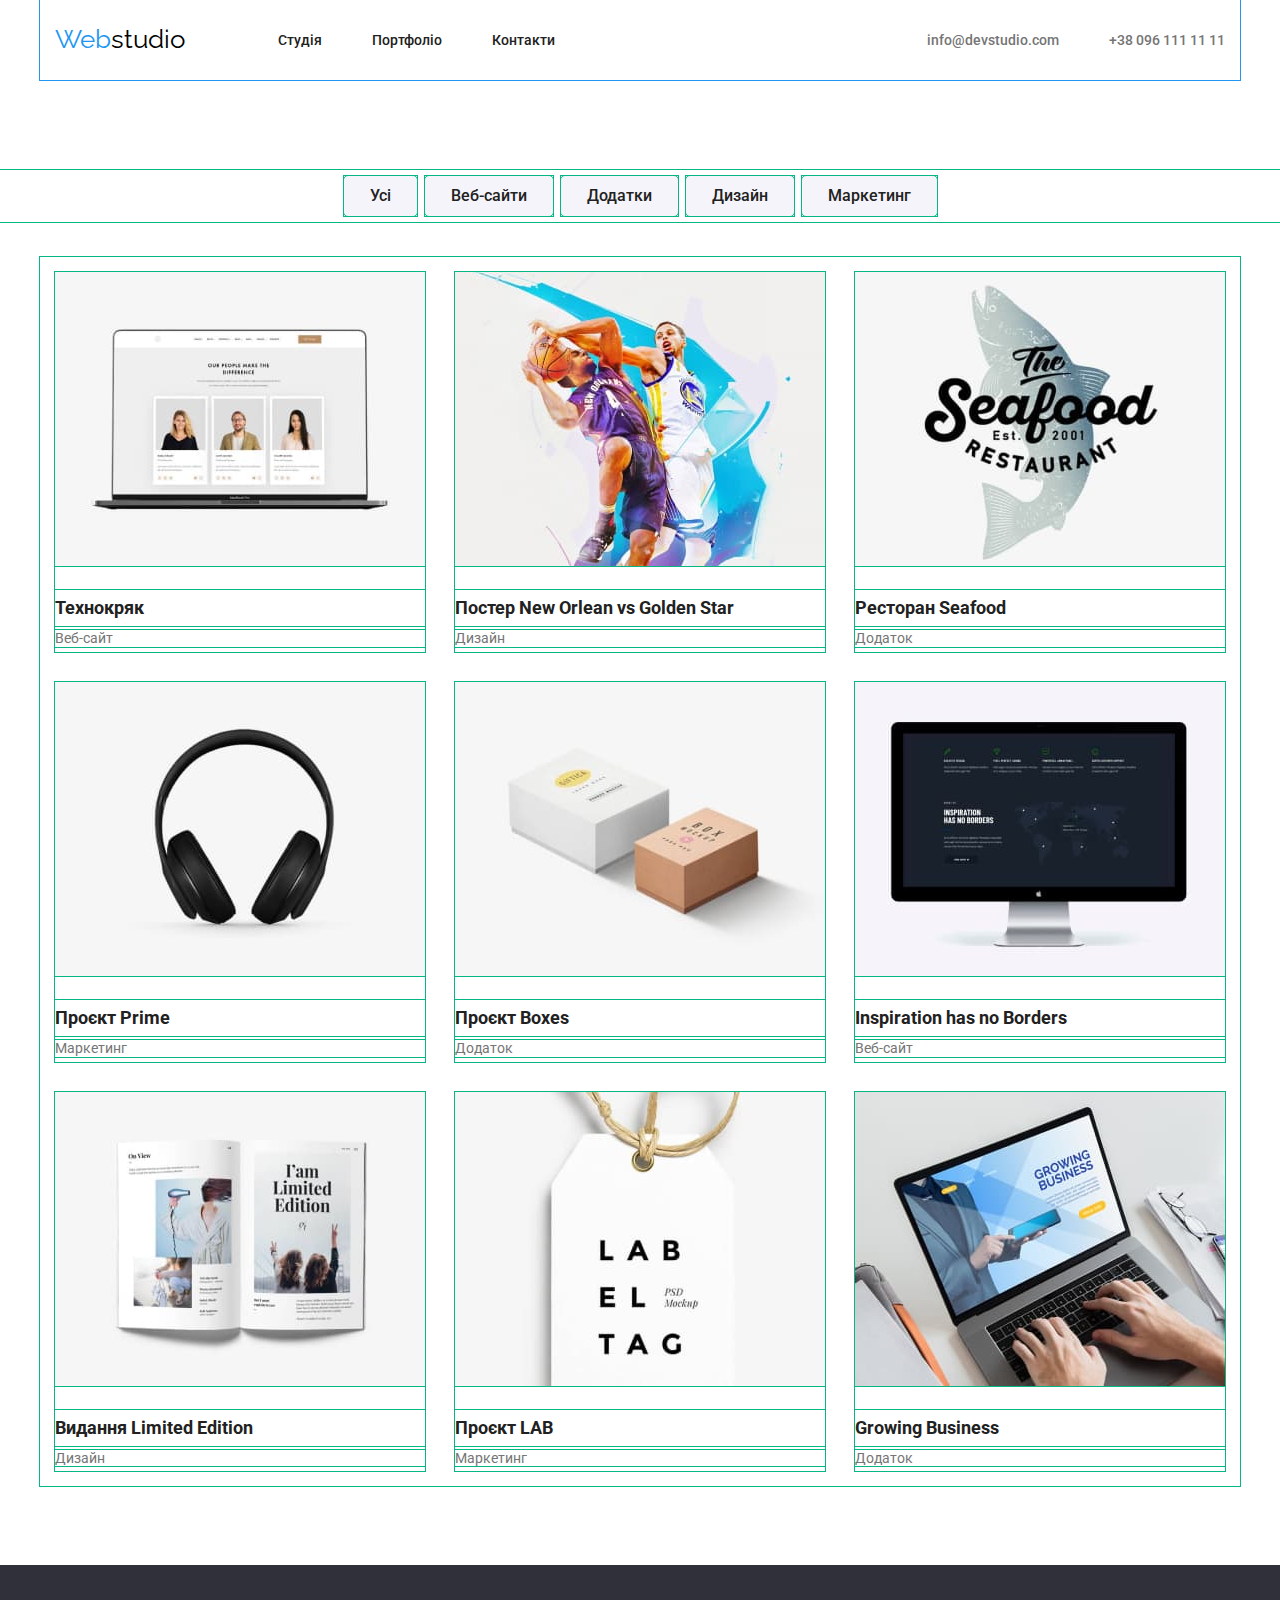
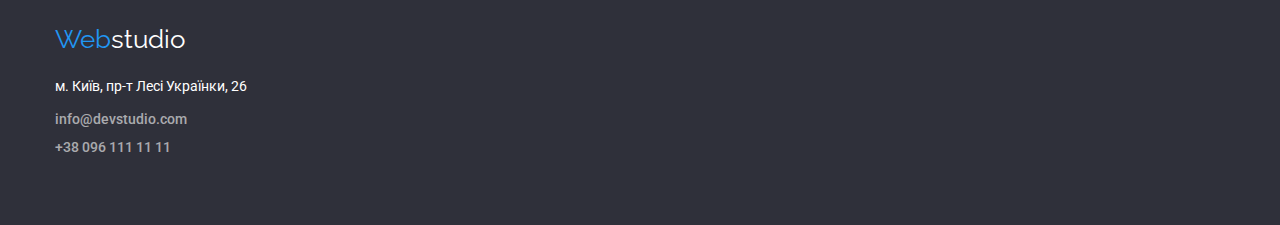
==== portfolio.html @ 9b67b72a "Initial commit" ====
<!DOCTYPE html>
<html lang="uk">
  <head>
    <meta charset="UTF-8" />
    <meta http-equiv="X-UA-Compatible" content="IE=edge" />
    <meta name="viewport" content="width=device-width, initial-scale=1.0" />
    <title>Portfolio</title>

    <link rel="preconnect" href="https://fonts.googleapis.com" />
    <link rel="preconnect" href="https://fonts.gstatic.com" crossorigin />
    <link
      href="https://fonts.googleapis.com/css2?family=Raleway:wght@700&family=Roboto:wght@400;500;700;900&display=swap"
      rel="stylesheet"
    />

    <link
      rel="stylesheet"
      href="https://cdnjs.cloudflare.com/ajax/libs/modern-normalize/1.1.0/modern-normalize.min.css"
    />
    <link rel="stylesheet" href="css/styles.css" />
  </head>
  <body>
    <!-- Header -->
    <header class="page-header">
      <div class="header-container correct">
        <!-- Navigation -->
        <nav class="main-nav">
          <a
            href="https://borschvs.github.io/goit-markup-hw-01/"
            class="logo"
            rel="noopener"
            target="_blank"
            >Web<span class="logo-type">studio</span></a
          >

          <ul class="site-nav list">
            <li class="item"><a href="./index.html" class="nav-link">Студія</a></li>
            <li class="item"><a href="#" class="nav-link">Портфоліо</a></li>
            <li class="item"><a href="#" class="nav-link">Контакти</a></li>
          </ul>

          <ul class="contacts list">
            <li class="item">
              <a href="mailto:info@devstudio.com" class="contacts-link"
                >info@devstudio.com</a
              >
            </li>
            <li class="item">
              <a href="tel:+380961111111" class="contacts-link"
                >+38 096 111 11 11</a
              >
            </li>
          </ul>
        </nav>
      </div>
    </header>

    <main>
      <section class="portfolio-btn-menu">
        <h2 class="visually-hidden">Навігація</h2>
        <div class="btns container"></div>
        <h1 class="visually-hidden">Menu</h1>
        <ul class="btn list">
          <li class="button-items"><button type="button" class="btn element">Усі</button></li>
          <li class="button-items"><button type="button" class="btn element">Веб-сайти</button></li>
          <li class="button-items"><button type="button" class="btn element">Додатки</button></li>
          <li class="button-items"><button type="button" class="btn element">Дизайн</button></li>
          <li class="button-items"><button type="button" class="btn element">Маркетинг</button></li>
        </ul>
      </section>
      <section>
        <h2 class="visually-hidden">Портфоліо</h2>
        <div class="container">
        <ul class="portfolio list">
          <li class="portfolio-item">
            <img
              src="images-portfolio/technocrack.jpg"
              alt="Ноутбук із зображенням сайту"
              width="370"
            />
            <h3 class="subtitle portfolio">Технокряк</h3>
            <p class="subtitle-text type">Веб-сайт</p>
          </li>
          <li class="portfolio-item">
            <img
              src="images-portfolio/new-orlean-vs-gs.jpg"
              alt="Дизайн постеру з баскетболістами"
              width="370"
            />
            <h3 class="subtitle portfolio">Постер New Orlean vs Golden Star</h3>
            <p class="subtitle-text type">Дизайн</p>
          </li>
          <li class="portfolio-item">
            <img
              src="images-portfolio/seafood.jpg"
              alt="Логотип ресторану з морепродуктами"
              width="370"
            />
            <h3 class="subtitle portfolio">Ресторан Seafood</h3>
            <p class="subtitle-text type">Додаток</p>
          </li>
          <li class="portfolio-item">
            <img 
            src="images-portfolio/prime.jpg" 
            alt="Навушники" 
            width="370"
            />
            <h3 class="subtitle portfolio">Проєкт Prime</h3>
            <p class="subtitle-text type">Маркетинг</p>
          </li>
          <li class="portfolio-item">
            <img 
            src="images-portfolio/boxes.jpg" 
            alt="Коробки з написами" 
            width="370"
            />
            <h3 class="subtitle portfolio">Проєкт Boxes</h3>
            <p class="subtitle-text type">Додаток</p>
          </li>
          <li class="portfolio-item">
            <img
              src="images-portfolio/inspiration.jpg"
              alt="Екран комп'ютера"
              width="370"
            />
            <h3 class="subtitle portfolio">Inspiration has no Borders</h3>
            <p class="subtitle-text type">Веб-сайт</p>
          </li>
          <li class="portfolio-item">
            <img 
            src="images-portfolio/lim-edition.jpg" 
            alt="Книга" 
            width="370"
            />
            <h3 class="subtitle portfolio">Видання Limited Edition</h3>
            <p class="subtitle-text type">Дизайн</p>
          </li>
          <li class="portfolio-item">
            <img
              src="images-portfolio/lab.jpg"
              alt="Бірка з підписом 'Lab el tag'"
              width="370"
            />
            <h3 class="subtitle portfolio">Проєкт LAB</h3>
            <p class="subtitle-text type">Маркетинг</p>
          </li>
          <li class="portfolio-item">
            <img
              src="images-portfolio/growing.jpg"
              alt="Ноутбук з веб-сайтом на екрані"
              width="370"
            />
            <h3 class="subtitle portfolio">Growing Business</h3>
            <p class="subtitle-text type">Додаток</p>
          </li>
        </ul>
    </div>
      </section>
    </main>
    <footer>
        <div class="footer container">
          <a href="#" class="logo footer">Web<span class="logo-type">studio</span></a>
          <address class="location">
            <span class="location-type">м. Київ, пр-т Лесі Українки, 26</span>
            <ul class="footer list">
              <li class="item">
                <a href="mailto:info@devstudio.com" class="footer contacts-link"
                  >info@devstudio.com</a
                >
              </li>
              <li class="item">
                <a href="tel:+380961111111" class="footer contacts-link"
                  >+38 096 111 11 11</a
                >
              </li>
            </ul>
          </address>
        </div>
      </footer>
  </body>
</html>
---- css/styles.css ----
/* #2196F3; #000000; #ffffff; цвета лого */

/* Основной цвет текста color: #757575; */

/* Дополнительный цвет текста color: #212121; */

/* hover #2196F3; */

/* Основной background-color: #ffffff; */

/* Дополнительный background-color: #F5F4FA; */

/* Шаблы  */

/* центрирование margin: 0 auto; */
/* рамка не влияющая на размер элемента */
/* outline: 2px solid (color); */
/* Прозрачная рамка "outline: 2px solid transparent" */

/* Замена Width в FB */
/* flex-basis: calc((100% - кіль-сть_відступів_в_рядку * довжина_одного_відступу_в_рядку) / кіль-сть_елементів_в_рядку) */

/* Default shadow */
/* box-shadow: 0px 2px 1px -1px rgba(0, 0, 0, 0.2), 
0px 1px 1px 0px rgba(0, 0, 0, 0.14), 
0px 1px 3px 0px rgba(0, 0, 0, 0.12); */
    

/* 

icon {
  display: inline-block; - позволяет корректировать геометрию сточных элементов
  vertical-align: middle; - Центрирование иконок по уровню самого высокого элемента (по центру)
} */

/* Rules: */
/* 1170px gutter 30px отступ слева 15 и справа 15 = 1200px */
/* Не заюзал бордер-бокс - не человек */
/* Проверка верстки переполнением контентом! */

/* Default styles*/
html {
  box-sizing: border-box;
}

:root {
  --primary-text-color: #757575;
  --title-text-color: #212121;
  --accent-color: #2196f3;
  --primary-white-color: #ffffff;
  --hover-button-color: #1d86dd;
  --background-color: #2F303A;
  --logo-color: #000000;
  
/* Portfolio */
--btn-menu-color: #F5F4FA;



  --footer-address-color: rgba(255, 255, 255, 0.6);

  --outline-control-color: #06b785;

  font-family: "Raleway", sans-serif;
  font-family: "Roboto", sans-serif;
}

body {
  font-family: "Roboto", sans-serif;
  background-color: var(--primary-white-color);
  color: var(--primary-text-color);
  margin: 0;
}



/* Скрытие логических элементов (шаблон) 
(Например семантически необходимый, 
но не нужный заголовок в section */

.visually-hidden {
  position: absolute;
  width: 1px;
  height: 1px;
  margin: -1px;
  border: 0;
  padding: 0;
  
  white-space: nowrap;
  clip-path: inset(100%);
  clip: rect(0 0 0 0);
  overflow: hidden;
}

/* Page header */

.header-container {
  width: 1200px;
  padding: 0 15px;
  margin: 0 auto;
  outline: 1px solid var(--accent-color);
}


/* LOGO */



.main-nav {
  display: flex;
  align-items: center;
}

.logo {
  font-family: "Raleway", sans-serif;
  font-size: 26px;
  color: var(--accent-color);
  text-decoration: none;
}

.logo > .logo-type {
  color: var(--logo-color);
}

.logo.footer > .logo-type {
  color: var(--primary-white-color);
}

.logo.footer {
  display: inline-block;
  padding-top: 60px;
  margin-bottom: 20px;
}


/* Navigation */

.list {
  list-style: none;
  padding: 0;
  margin: 0;
}

.site-nav {
  display: flex;
  margin-left: 93px;
}


.site-nav .item + .item, .contacts .item + .item {
  margin-left: 50px;
}

.contacts.list {
  display: flex;
  margin-left: auto;
}

.nav-link,
.contacts-link
 {
  display: block;
  padding: 32px 0;

  color: var(--title-text-color);
  text-decoration: none;
  font-weight: 500;
  font-size: 14px;
  line-height: 1.17;
}


.contacts-link {
  color: var(--primary-text-color)
}

.nav-link:hover,
.contacts-link:hover,
.nav-link:focus,
.contacts-link:focus {
  color: var(--accent-color);
}

/* Hero */
.hero {
  text-align: center;
  margin-bottom: 94px;
  background-color: var(--background-color);
}

.hero-title {
  margin-top: 0;
  margin-bottom: 0;

  color: var(--primary-white-color);
  
  text-transform: uppercase;
  font-size: 44px;
  font-weight: 900;
  line-height: 1.36;
}

/* Button default */

.button {
  display: inline-block;
  min-width: 216px;
  height: 50px;
  padding: 10px 32px;

  font-size: 16px;
  line-height: 1.87;
  font-weight: 700;

  color: var(--title-text-color);
  background-color: var(--background-color);

  border: 2px solid transparent;
  border-radius: 4px;
}

/* Primary btn */

.button.primary {
  color: var(--primary-white-color);
  background-color: var(--accent-color);
  border: 2px solid transparent;
}

button.primary:hover,
button.primary:focus {
  background-color: var(--hover-button-color);
  cursor: pointer;
}

.button.primary:active {
  color: var(--accent-color);
  background-color: var(--primary-white-color);
  border: 2px solid var(--accent-color);
  cursor: pointer;
}


/* Sections & titles & lists & sybtitles */

.section {
  outline: 1px solid var(--accent-color);
}

/* h2 */

.section-title {
  color: var(--title-text-color);
  margin-top: 0;
  margin-bottom: 0;

  font-weight: 700;
  font-size: 36px;
  line-height: 1.16;
}

.section-title.team {
  padding-top: 94px;
  margin-bottom: 50px;
}

/* Lists */
.feauture-list {
  display: flex;
flex-wrap: wrap;

  font-size: 14px;
  font-weight: 400;
  line-height: 1.7;
}

.feauture-list .item {
  outline: 1px solid var(--outline-control-color);
  width: calc((100% - 90px) / 4);
}

.feauture-list .item:not(:nth-child(4n)) {
  margin-right: 30px;
}

.feauture-list .item:not(:nth-child(-n + 4)) {
  margin-bottom: 0;
}

/* About us */

.about-list {
  display: flex;
  flex-wrap: wrap;
  margin: -15px;
}

.about-list .item {
  width: 370px;
  margin: 15px;

outline: 1px solid var(--outline-control-color);
}




/* .about-list {
  display: flex;
}

.about-list .item {
  width: calc((100% - 60px) / 3);
  outline: 1px solid var(--outline-control-color);
}

.about-list .item:not(:nth-child(3n)) {
  margin-right: 30px;
} 

.about-list .item:not(:nth-child(-n + 3)) {
 margin-bottom: 0;
} */

/* Team */

.team-list {
  display: flex;
  flex-wrap: wrap;
  margin: -15px;
}

.team-list .item {
  width: 270px;
  margin: 15px;
outline: 1px solid var(--outline-control-color);
text-align: center;
}


/* Subtitle h3 */
.subtitle {
  margin-bottom: 0;
  margin-top: 0;

  color: var(--title-text-color);
  font-weight: 700;
}

.subtitle-text {
  margin-top: 10px;
  margin-bottom: 0;

  font-weight: 400;
  font-size: 14px;
  line-height: 1.17;
}

.subtitle.team {
  color: var(--title-text-color);
  margin-top: 30px;
  margin-bottom: 10px;

  font-size: 16px;
  font-weight: 500;
  line-height: 1.18;
} 


.subtitle-text.team {
  margin-top: 0;
  margin-bottom: 30px;
  
  font-size: 16px;
  line-height: 1.18;
}

/* Container centering*/

.container {
  width: 1200px;
  padding-left: 15px;
  padding-right: 15px;
  margin-top: 0px;
  margin-bottom: 94px;
  margin-left: auto;
  margin-right: auto; 
}

/* title centering */

.centered {
  text-align: center;
  margin-bottom: 50px;
}

/* Footer & Address */

footer {
  background-color: var(--background-color);
}

.footer.container {
  width: 1200px;
  padding: 0 15px;
  margin-top: 0px;
  margin-left: auto;
  margin-right: auto; 
  margin-bottom: 0;
}

.location {
  font-style: normal;
  font-weight: 400;
  font-size: 14px;
  line-height: 1.7;
}

.location > .location-type {
  display: inline-block;
  color: var(--primary-white-color);
  margin-bottom: 9px;

}

.footer.contacts-link {
  display: inline-block;
  margin-bottom: 9px;
  padding: 0px;
  
  color: var(--footer-address-color);
}

.location .item + .item {
  padding-bottom: 60px;
}


.footer.contacts-link:hover {
  color: var(--accent-color);
}


/* 1 of flex variants */

/* .test-container {
  
  width: 1230px;
  padding-left: 15px;
  padding-right: 15px;
  margin-left: auto;
  margin-right: auto;
}


.flex-conteiner {
  display: flex;
  flex-wrap: wrap;
  background-color: teal;

}

.flex-element {
  width: 380px;
  width: calc((100% - 60px) / 3);
  background-color: tomato; 
}

.flex-element:not(:nth-child(3n)) {
  margin-right: 30px;
}

.flex-element:not(:nth-last-child(-n+3)) {
  margin-bottom: 30px;
} */

/* Portfolio styles */
.header-container.correct {
  margin-bottom: 94px;
}

.btns.container {
margin-bottom: 0;
}
/* Button menu */
.portfolio-btn-menu {
  margin-bottom: 50px;
  outline: 1px solid var(--outline-control-color);
}

.btn.list {
  display: flex;
  justify-content: center;
  margin: -4px;
  outline: 1px solid var(--outline-control-color);
  padding: 0;
}

.button-items {
min-width: 73px;
margin: 4px;
outline: 1px solid var(--outline-control-color);
}

.btn {
 display: inline-block;

 font-size: 16px;
 font-weight: 500;
 line-height: 1.6;

 border: 2px solid transparent;
 border-radius: 4px;
 padding: 6px 25px;
 border-radius: 4px;
 outline: 1px solid var(--outline-control-color);
}

.btn.element {
  color: var(--title-text-color);
  background-color: var(--btn-menu-color);
  border: 1px solid transparent;
}

.btn.element:hover, 
.btn.element:focus {
  color: var(--primary-white-color);
  background-color: var(--hover-button-color);
  cursor: pointer;
}

.btn.element:active {
  color: var(--accent-color);
  background-color: var(--primary-white-color);
  border: 1px solid var(--accent-color);
  cursor: pointer;
}

/* Portfolio */
img {
  outline: 1px solid var(--outline-control-color);
}

.portfolio.list {
  display: flex;
  flex-wrap: wrap;
  margin: -15px;
  outline: 1px solid var(--outline-control-color);
}

.portfolio-item {
  margin: 15px;
  outline: 1px solid var(--outline-control-color);
}

.subtitle.portfolio {
  margin-top: 20px;

  text-transform: none;
  font-size: 18px;
  line-height: 2;
  letter-spacing: 6%;
  outline: 1px solid var(--outline-control-color);
}

.subtitle-text.type {
  margin-top: 4px;
  margin-bottom: 5px;
  outline: 1px solid var(--outline-control-color);
}
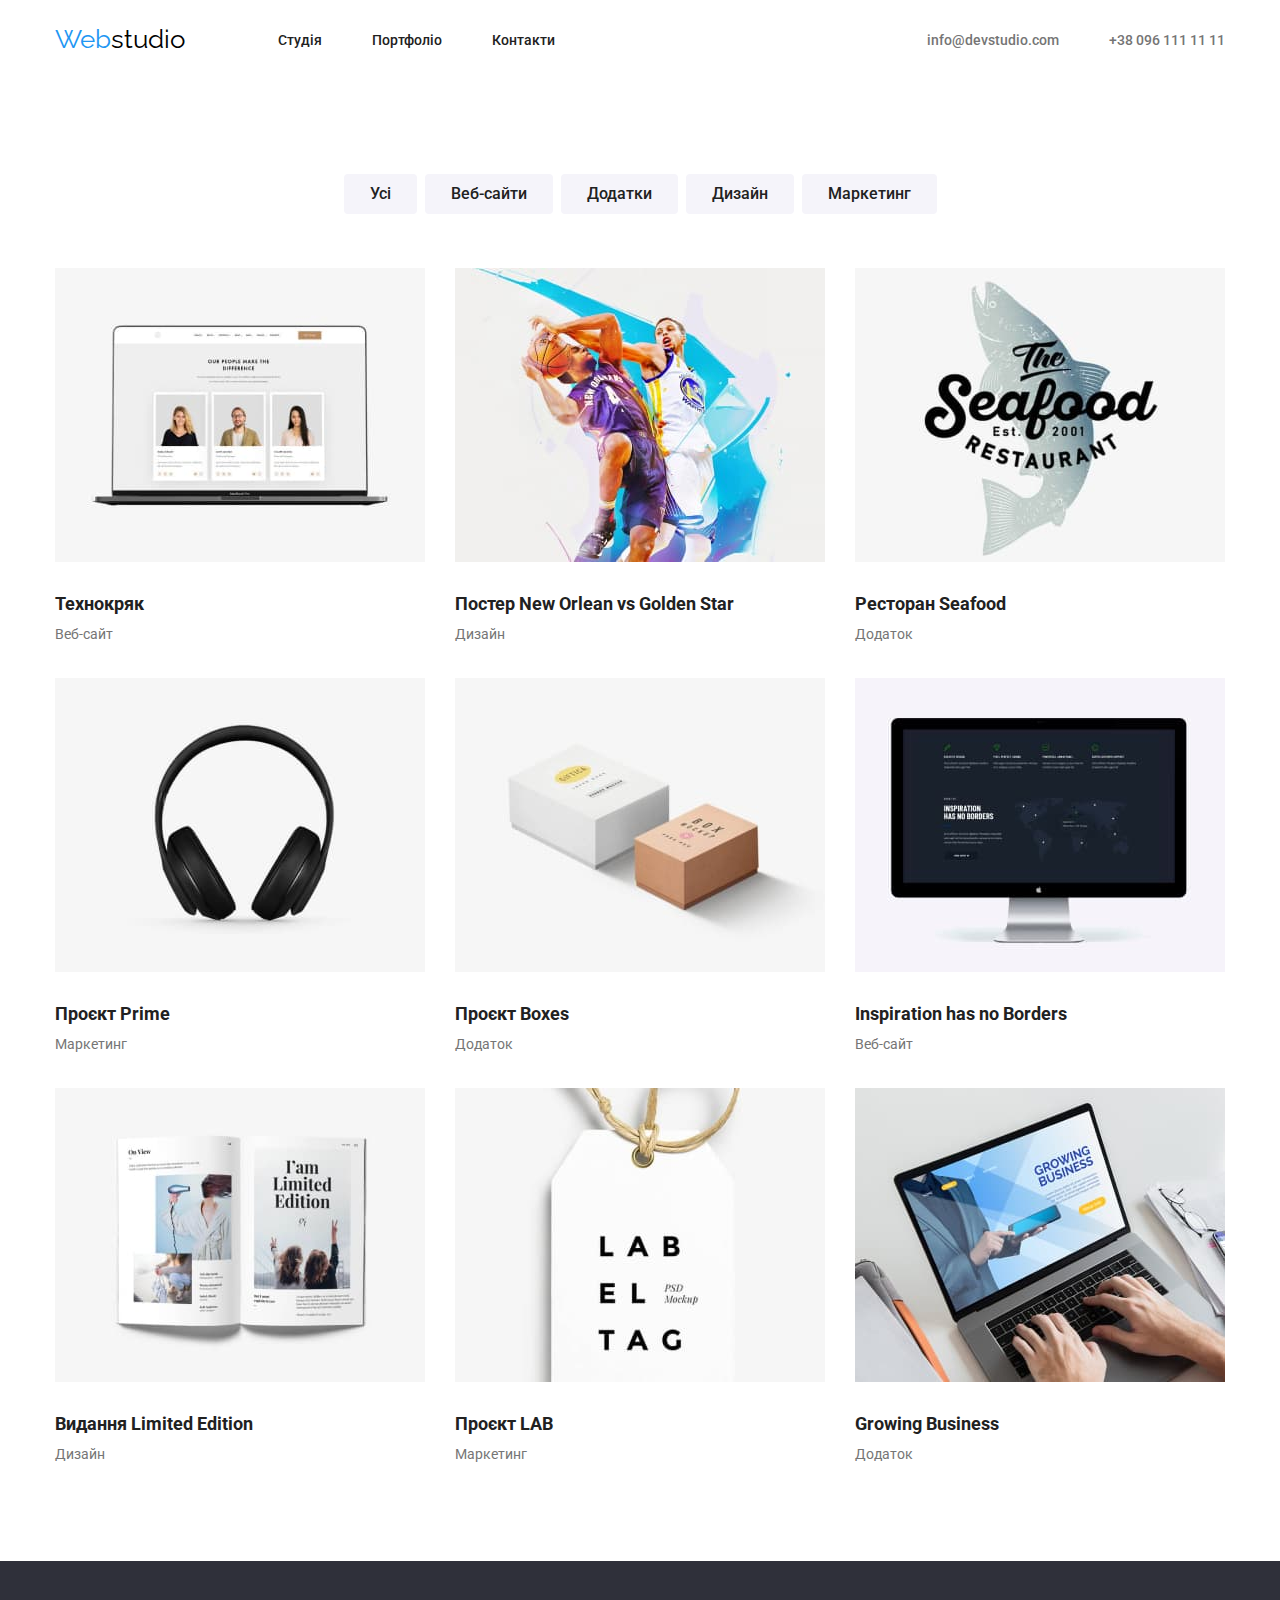
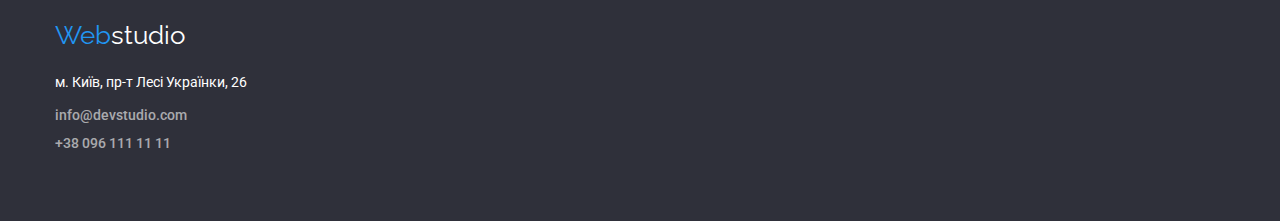
==== commit 5add2aa1: "Корегує відступи та систему Flex-box" ====
--- a/portfolio.html
+++ b/portfolio.html
@@ -58,9 +58,8 @@
     <main>
       <section class="portfolio-btn-menu">
         <h2 class="visually-hidden">Навігація</h2>
-        <div class="btns container"></div>
         <h1 class="visually-hidden">Menu</h1>
-        <ul class="btn list">
+        <ul class="filter list">
           <li class="button-items"><button type="button" class="btn element">Усі</button></li>
           <li class="button-items"><button type="button" class="btn element">Веб-сайти</button></li>
           <li class="button-items"><button type="button" class="btn element">Додатки</button></li>
--- a/css/styles.css
+++ b/css/styles.css
@@ -98,7 +98,6 @@
   width: 1200px;
   padding: 0 15px;
   margin: 0 auto;
-  outline: 1px solid var(--accent-color);
 }
 
 
@@ -128,7 +127,7 @@
 
 .logo.footer {
   display: inline-block;
-  padding-top: 60px;
+  margin-top: 60px;
   margin-bottom: 20px;
 }
 
@@ -243,10 +242,6 @@
 
 /* Sections & titles & lists & sybtitles */
 
-.section {
-  outline: 1px solid var(--accent-color);
-}
-
 /* h2 */
 
 .section-title {
@@ -275,7 +270,6 @@
 }
 
 .feauture-list .item {
-  outline: 1px solid var(--outline-control-color);
   width: calc((100% - 90px) / 4);
 }
 
@@ -299,7 +293,6 @@
   width: 370px;
   margin: 15px;
 
-outline: 1px solid var(--outline-control-color);
 }
 
 
@@ -333,7 +326,7 @@
 .team-list .item {
   width: 270px;
   margin: 15px;
-outline: 1px solid var(--outline-control-color);
+
 text-align: center;
 }
 
@@ -479,31 +472,30 @@
   margin-bottom: 94px;
 }
 
-.btns.container {
-margin-bottom: 0;
-}
+
 /* Button menu */
+
+
 .portfolio-btn-menu {
+  width: 1200px;
+  margin-left: auto;
+  margin-right: auto;
   margin-bottom: 50px;
-  outline: 1px solid var(--outline-control-color);
-}
-
-.btn.list {
-  display: flex;
+}
+
+.filter.list {
+  display: flex;
+  flex-wrap: wrap;
   justify-content: center;
-  margin: -4px;
-  outline: 1px solid var(--outline-control-color);
+   margin: -4px;
   padding: 0;
 }
 
 .button-items {
-min-width: 73px;
-margin: 4px;
-outline: 1px solid var(--outline-control-color);
+  margin: 4px;
 }
 
 .btn {
- display: inline-block;
 
  font-size: 16px;
  font-weight: 500;
@@ -513,7 +505,6 @@
  border-radius: 4px;
  padding: 6px 25px;
  border-radius: 4px;
- outline: 1px solid var(--outline-control-color);
 }
 
 .btn.element {
@@ -537,20 +528,16 @@
 }
 
 /* Portfolio */
-img {
-  outline: 1px solid var(--outline-control-color);
-}
 
 .portfolio.list {
+
   display: flex;
   flex-wrap: wrap;
   margin: -15px;
-  outline: 1px solid var(--outline-control-color);
 }
 
 .portfolio-item {
   margin: 15px;
-  outline: 1px solid var(--outline-control-color);
 }
 
 .subtitle.portfolio {
@@ -560,11 +547,10 @@
   font-size: 18px;
   line-height: 2;
   letter-spacing: 6%;
-  outline: 1px solid var(--outline-control-color);
+
 }
 
 .subtitle-text.type {
   margin-top: 4px;
   margin-bottom: 5px;
-  outline: 1px solid var(--outline-control-color);
 }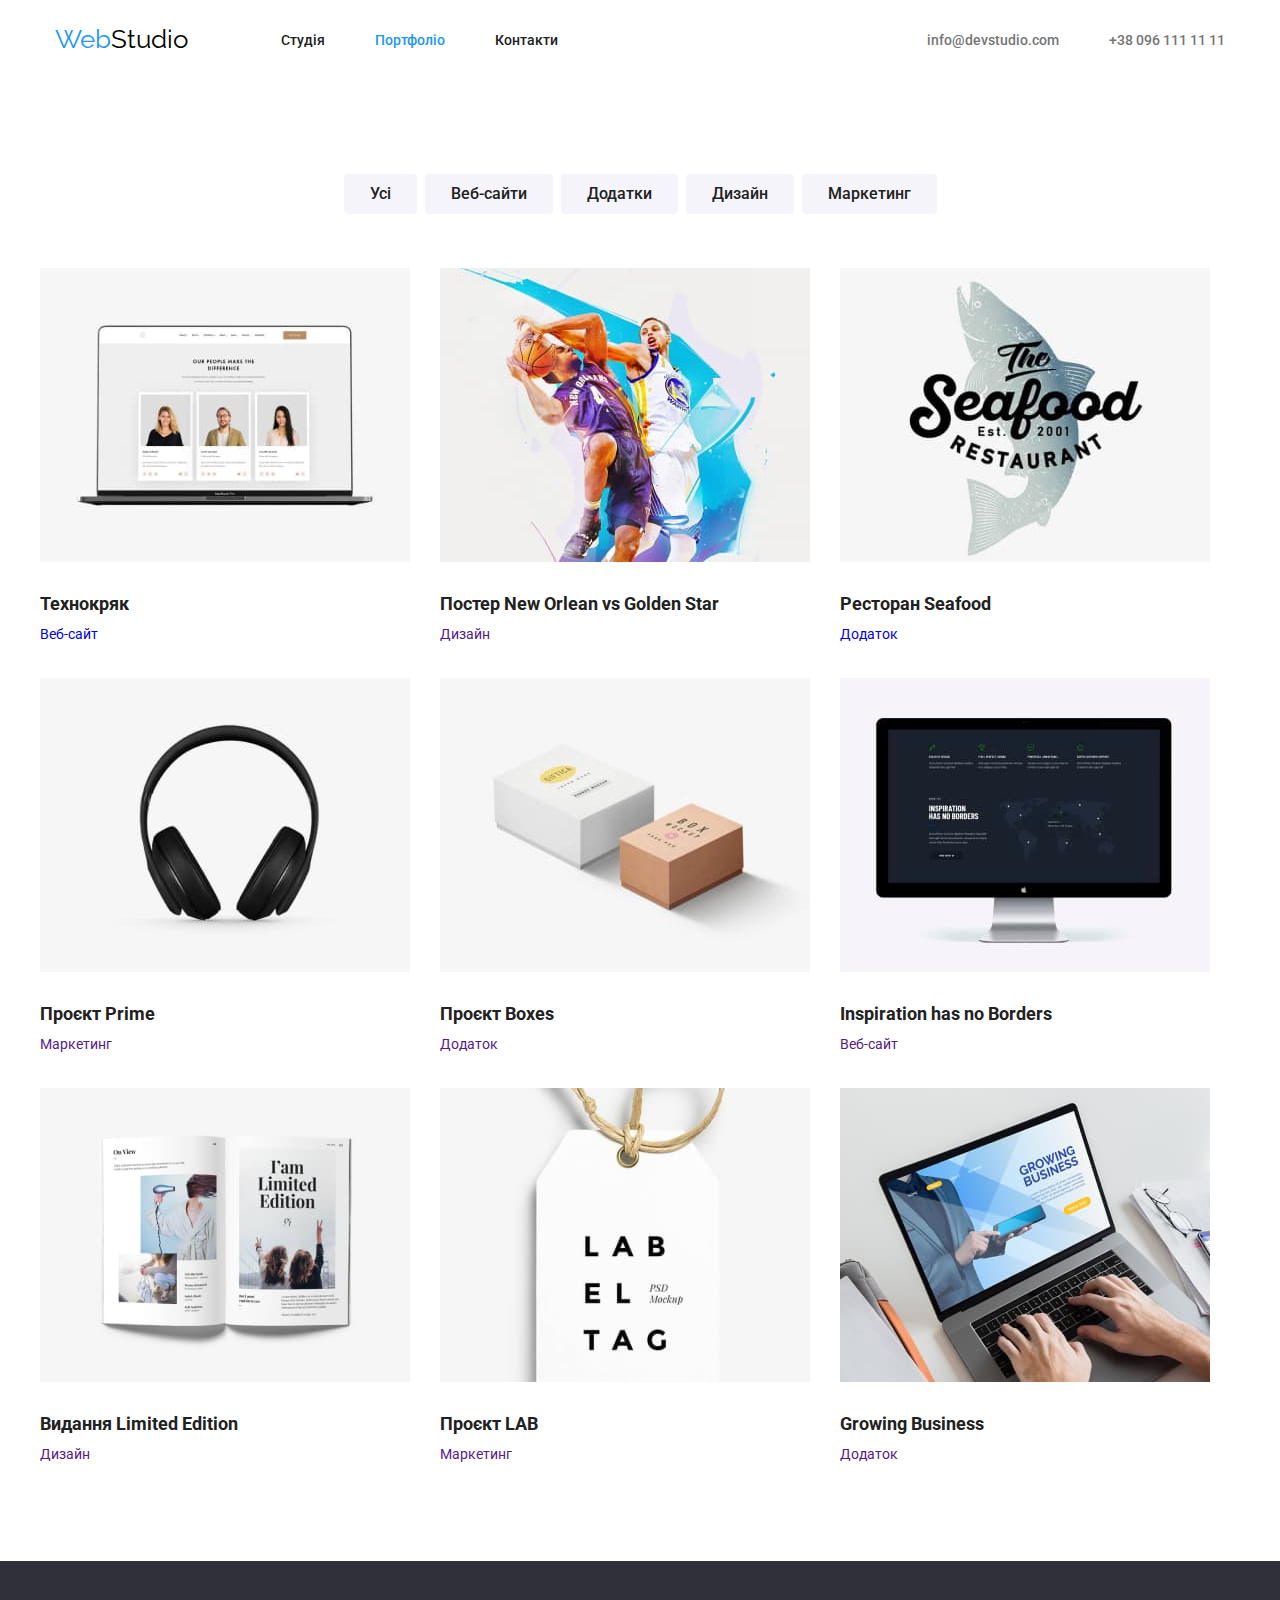
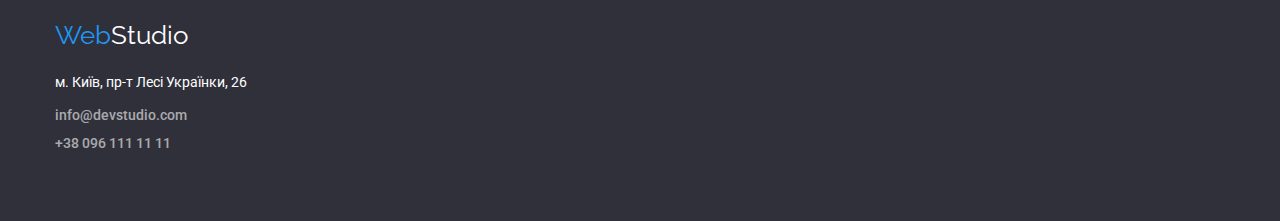
==== commit 6297db23: "Доопрацювання hw-2" ====
--- a/portfolio.html
+++ b/portfolio.html
@@ -30,12 +30,12 @@
             class="logo"
             rel="noopener"
             target="_blank"
-            >Web<span class="logo-type">studio</span></a
+            >Web<span class="logo-type">Studio</span></a
           >
 
           <ul class="site-nav list">
             <li class="item"><a href="./index.html" class="nav-link">Студія</a></li>
-            <li class="item"><a href="#" class="nav-link">Портфоліо</a></li>
+            <li class="item"><a href="#" class="nav-link visit">Портфоліо</a></li>
             <li class="item"><a href="#" class="nav-link">Контакти</a></li>
           </ul>
 
@@ -56,7 +56,7 @@
     </header>
 
     <main>
-      <section class="portfolio-btn-menu">
+      <section class="main-section">
         <h2 class="visually-hidden">Навігація</h2>
         <h1 class="visually-hidden">Menu</h1>
         <ul class="filter list">
@@ -66,12 +66,12 @@
           <li class="button-items"><button type="button" class="btn element">Дизайн</button></li>
           <li class="button-items"><button type="button" class="btn element">Маркетинг</button></li>
         </ul>
-      </section>
-      <section>
+
         <h2 class="visually-hidden">Портфоліо</h2>
-        <div class="container">
+
         <ul class="portfolio list">
           <li class="portfolio-item">
+            <a href="#" class="portfolio-link">
             <img
               src="images-portfolio/technocrack.jpg"
               alt="Ноутбук із зображенням сайту"
@@ -79,8 +79,10 @@
             />
             <h3 class="subtitle portfolio">Технокряк</h3>
             <p class="subtitle-text type">Веб-сайт</p>
+          </a>
           </li>
           <li class="portfolio-item">
+            <a href="" class="portfolio-link">
             <img
               src="images-portfolio/new-orlean-vs-gs.jpg"
               alt="Дизайн постеру з баскетболістами"
@@ -88,8 +90,10 @@
             />
             <h3 class="subtitle portfolio">Постер New Orlean vs Golden Star</h3>
             <p class="subtitle-text type">Дизайн</p>
+          </a>
           </li>
           <li class="portfolio-item">
+            <a href="#" class="portfolio-link">
             <img
               src="images-portfolio/seafood.jpg"
               alt="Логотип ресторану з морепродуктами"
@@ -97,8 +101,10 @@
             />
             <h3 class="subtitle portfolio">Ресторан Seafood</h3>
             <p class="subtitle-text type">Додаток</p>
+          </a>
           </li>
           <li class="portfolio-item">
+            <a href="" class="portfolio-link">
             <img 
             src="images-portfolio/prime.jpg" 
             alt="Навушники" 
@@ -106,8 +112,10 @@
             />
             <h3 class="subtitle portfolio">Проєкт Prime</h3>
             <p class="subtitle-text type">Маркетинг</p>
+          </a>
           </li>
           <li class="portfolio-item">
+            <a href="" class="portfolio-link">
             <img 
             src="images-portfolio/boxes.jpg" 
             alt="Коробки з написами" 
@@ -115,8 +123,10 @@
             />
             <h3 class="subtitle portfolio">Проєкт Boxes</h3>
             <p class="subtitle-text type">Додаток</p>
-          </li>
+          </a>
+        </li>
           <li class="portfolio-item">
+            <a href="" class="portfolio-link">
             <img
               src="images-portfolio/inspiration.jpg"
               alt="Екран комп'ютера"
@@ -124,8 +134,10 @@
             />
             <h3 class="subtitle portfolio">Inspiration has no Borders</h3>
             <p class="subtitle-text type">Веб-сайт</p>
-          </li>
+          </a>
+        </li>
           <li class="portfolio-item">
+            <a href="" class="portfolio-link">
             <img 
             src="images-portfolio/lim-edition.jpg" 
             alt="Книга" 
@@ -133,8 +145,10 @@
             />
             <h3 class="subtitle portfolio">Видання Limited Edition</h3>
             <p class="subtitle-text type">Дизайн</p>
-          </li>
+          </a>
+        </li>
           <li class="portfolio-item">
+            <a href="" class="portfolio-link">
             <img
               src="images-portfolio/lab.jpg"
               alt="Бірка з підписом 'Lab el tag'"
@@ -142,8 +156,10 @@
             />
             <h3 class="subtitle portfolio">Проєкт LAB</h3>
             <p class="subtitle-text type">Маркетинг</p>
-          </li>
+          </a>
+        </li>
           <li class="portfolio-item">
+            <a href="" class="portfolio-link">
             <img
               src="images-portfolio/growing.jpg"
               alt="Ноутбук з веб-сайтом на екрані"
@@ -151,14 +167,14 @@
             />
             <h3 class="subtitle portfolio">Growing Business</h3>
             <p class="subtitle-text type">Додаток</p>
-          </li>
+          </a>
+        </li>
         </ul>
-    </div>
       </section>
     </main>
     <footer>
         <div class="footer container">
-          <a href="#" class="logo footer">Web<span class="logo-type">studio</span></a>
+          <a href="#" class="logo footer">Web<span class="logo-type">Studio</span></a>
           <address class="location">
             <span class="location-type">м. Київ, пр-т Лесі Українки, 26</span>
             <ul class="footer list">
--- a/css/styles.css
+++ b/css/styles.css
@@ -51,6 +51,8 @@
   --hover-button-color: #1d86dd;
   --background-color: #2F303A;
   --logo-color: #000000;
+
+  --underline-color: #ECECEC;
   
 /* Portfolio */
 --btn-menu-color: #F5F4FA;
@@ -180,6 +182,10 @@
   color: var(--accent-color);
 }
 
+.nav-link.visit {
+  color: var(--accent-color);
+}
+
 /* Hero */
 .hero {
   text-align: center;
@@ -327,6 +333,7 @@
   width: 270px;
   margin: 15px;
 
+  background-color: var(--primary-white-color);
 text-align: center;
 }
 
@@ -336,6 +343,7 @@
   margin-bottom: 0;
   margin-top: 0;
 
+  font-size: 14px;
   color: var(--title-text-color);
   font-weight: 700;
 }
@@ -391,6 +399,7 @@
 
 footer {
   background-color: var(--background-color);
+  font-weight: 400;
 }
 
 .footer.container {
@@ -476,11 +485,12 @@
 /* Button menu */
 
 
-.portfolio-btn-menu {
+.main-section {
   width: 1200px;
   margin-left: auto;
   margin-right: auto;
-  margin-bottom: 50px;
+  margin-bottom: 94px;
+
 }
 
 .filter.list {
@@ -488,10 +498,12 @@
   flex-wrap: wrap;
   justify-content: center;
    margin: -4px;
+   margin-bottom: 50px;
   padding: 0;
 }
 
 .button-items {
+  min-width: 73px;
   margin: 4px;
 }
 
@@ -505,6 +517,7 @@
  border-radius: 4px;
  padding: 6px 25px;
  border-radius: 4px;
+
 }
 
 .btn.element {
@@ -536,6 +549,10 @@
   margin: -15px;
 }
 
+.portfolio-link {
+  text-decoration: none;
+}
+
 .portfolio-item {
   margin: 15px;
 }
